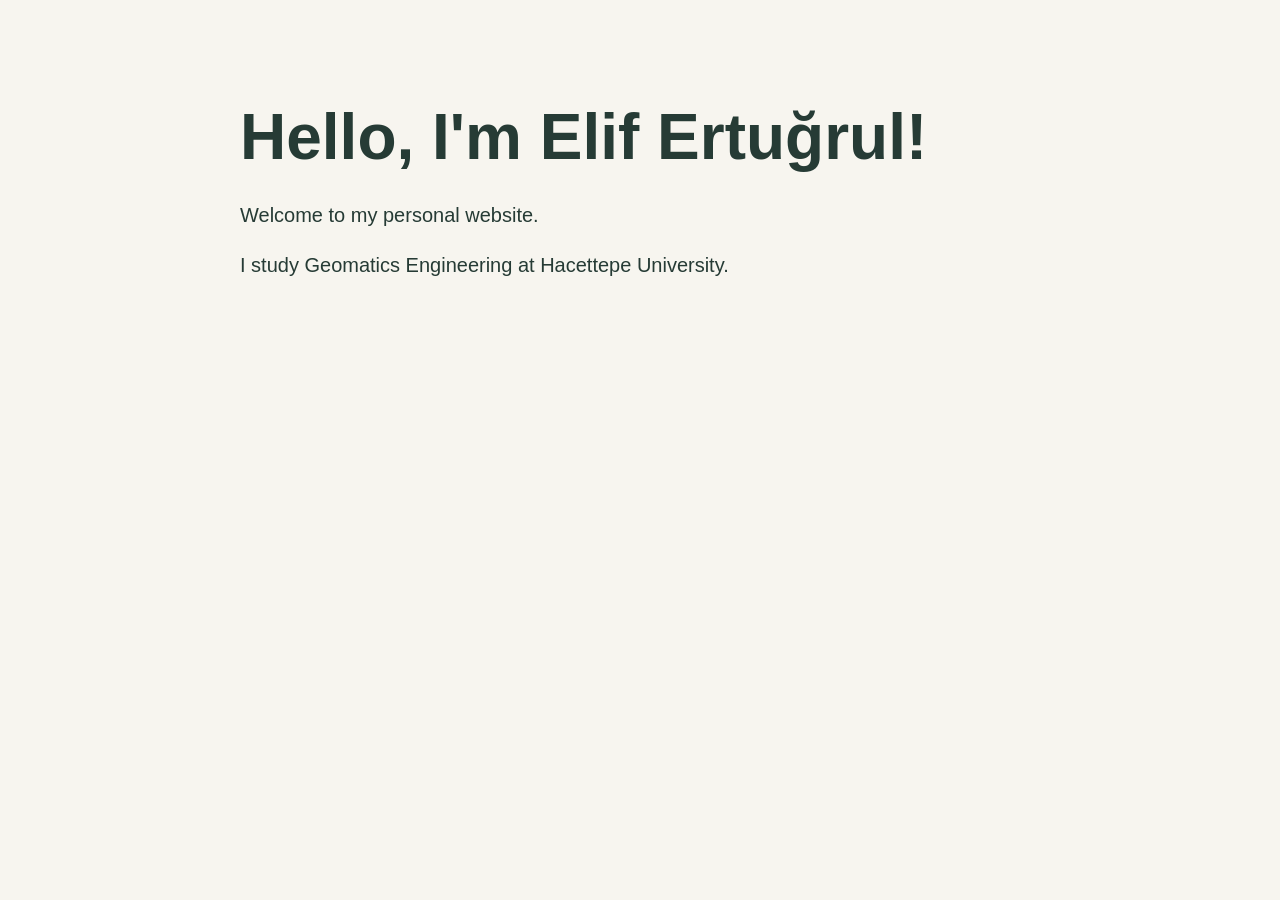
==== index.html @ e0cbfed5 "Initial commit" ====
<!DOCTYPE html>
<html lang="en">
<head>
  <meta charset="UTF-8">
  <meta name="viewport" content="width=device-width, initial-scale=1.0">
  <title>Elif Ertuğrul | Personal Website</title>
  <link rel="stylesheet" href="style.css">
</head>
<body>
  <h1>Hello, I'm Elif Ertuğrul!</h1>
  <p>Welcome to my personal website.</p>
  <p>I study Geomatics Engineering at Hacettepe University.</p>
</body>
</html>
---- style.css ----
* {
  box-sizing: border-box;
}

body {
  margin: 0;
  min-height: 100vh;
  padding: 100px 24px;
  font-family: Arial, sans-serif;
  color: #263b35;
  background: #f7f5ef;
}

h1 {
  max-width: 800px;
  margin: 0 auto 24px;
  font-size: clamp(36px, 6vw, 64px);
  animation: fade-in 1s ease-out;
}

p {
  max-width: 800px;
  margin: 16px auto;
  font-size: 20px;
  line-height: 1.7;
  animation: fade-in 1s ease-out;
}

@keyframes fade-in {
  from {
    opacity: 0;
    transform: translateY(16px);
  }

  to {
    opacity: 1;
    transform: translateY(0);
  }
}

@media (prefers-reduced-motion: reduce) {
  h1,
  p {
    animation: none;
  }
}
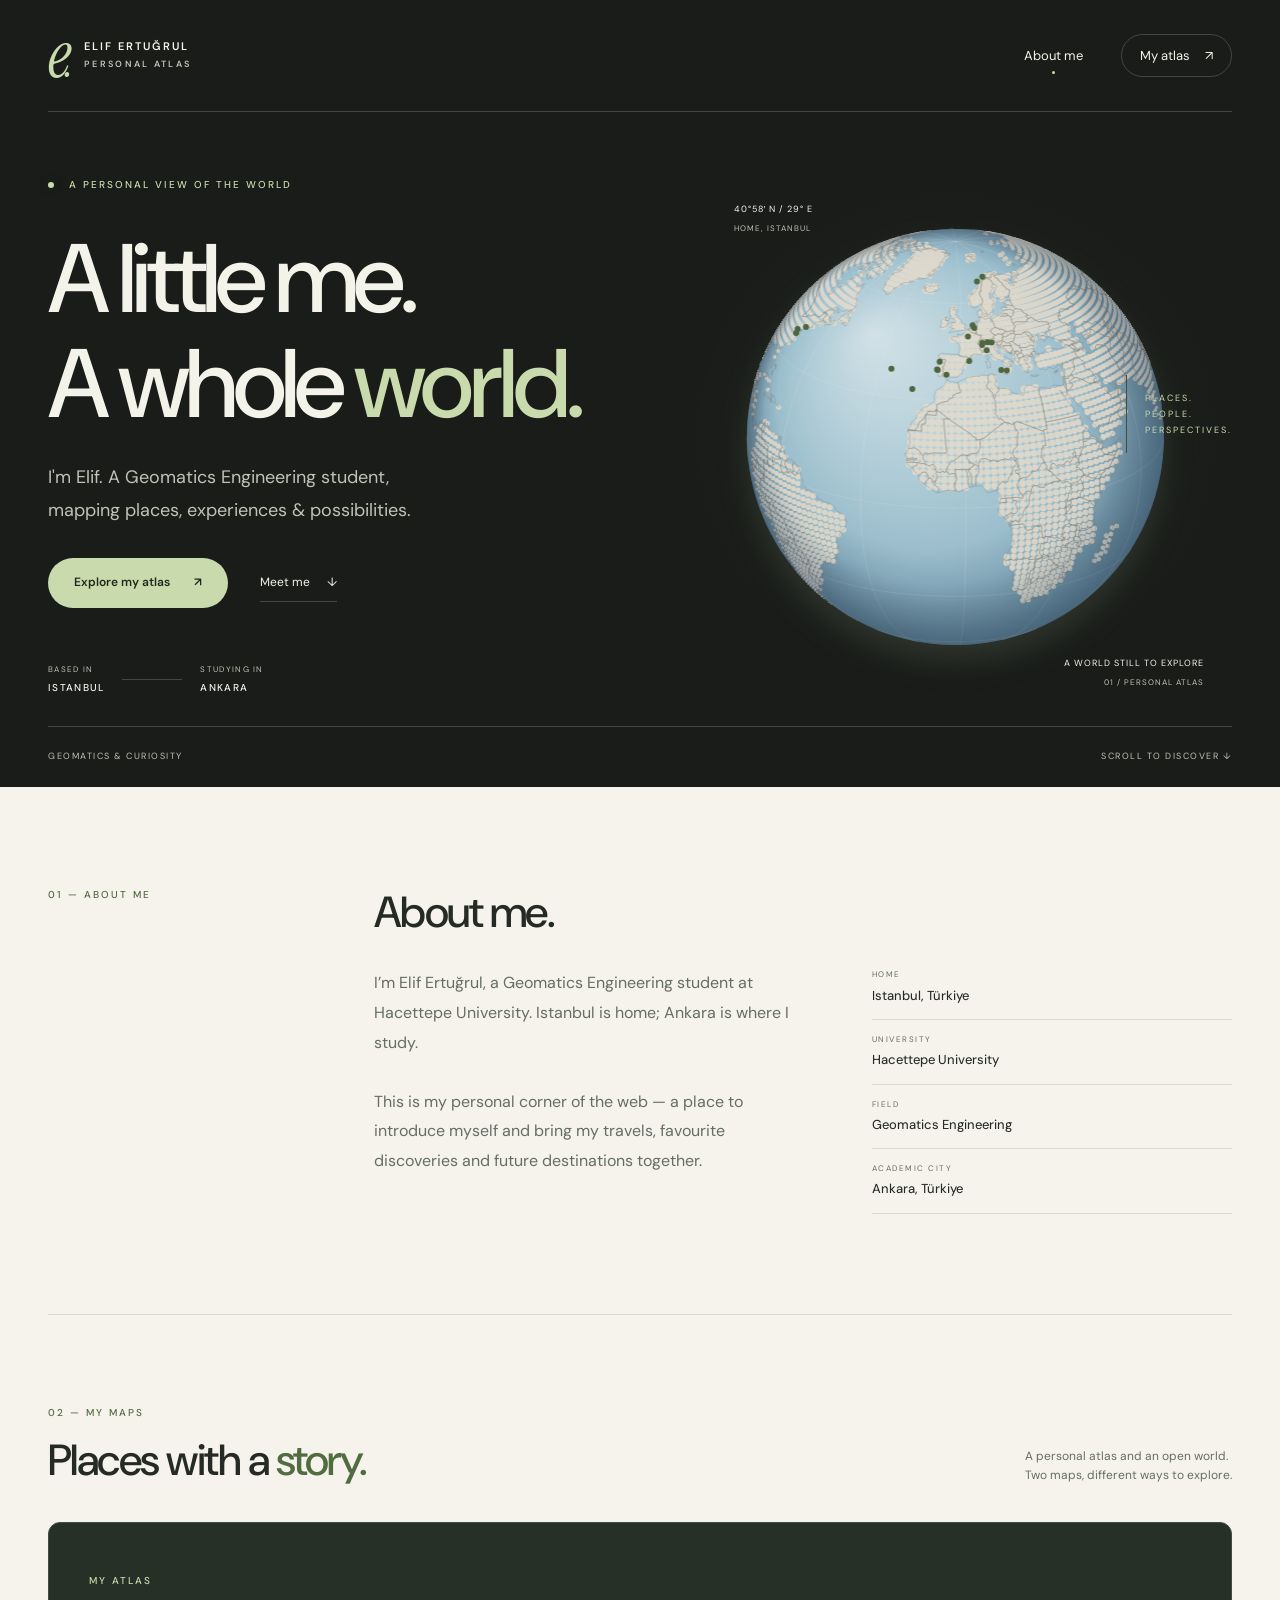
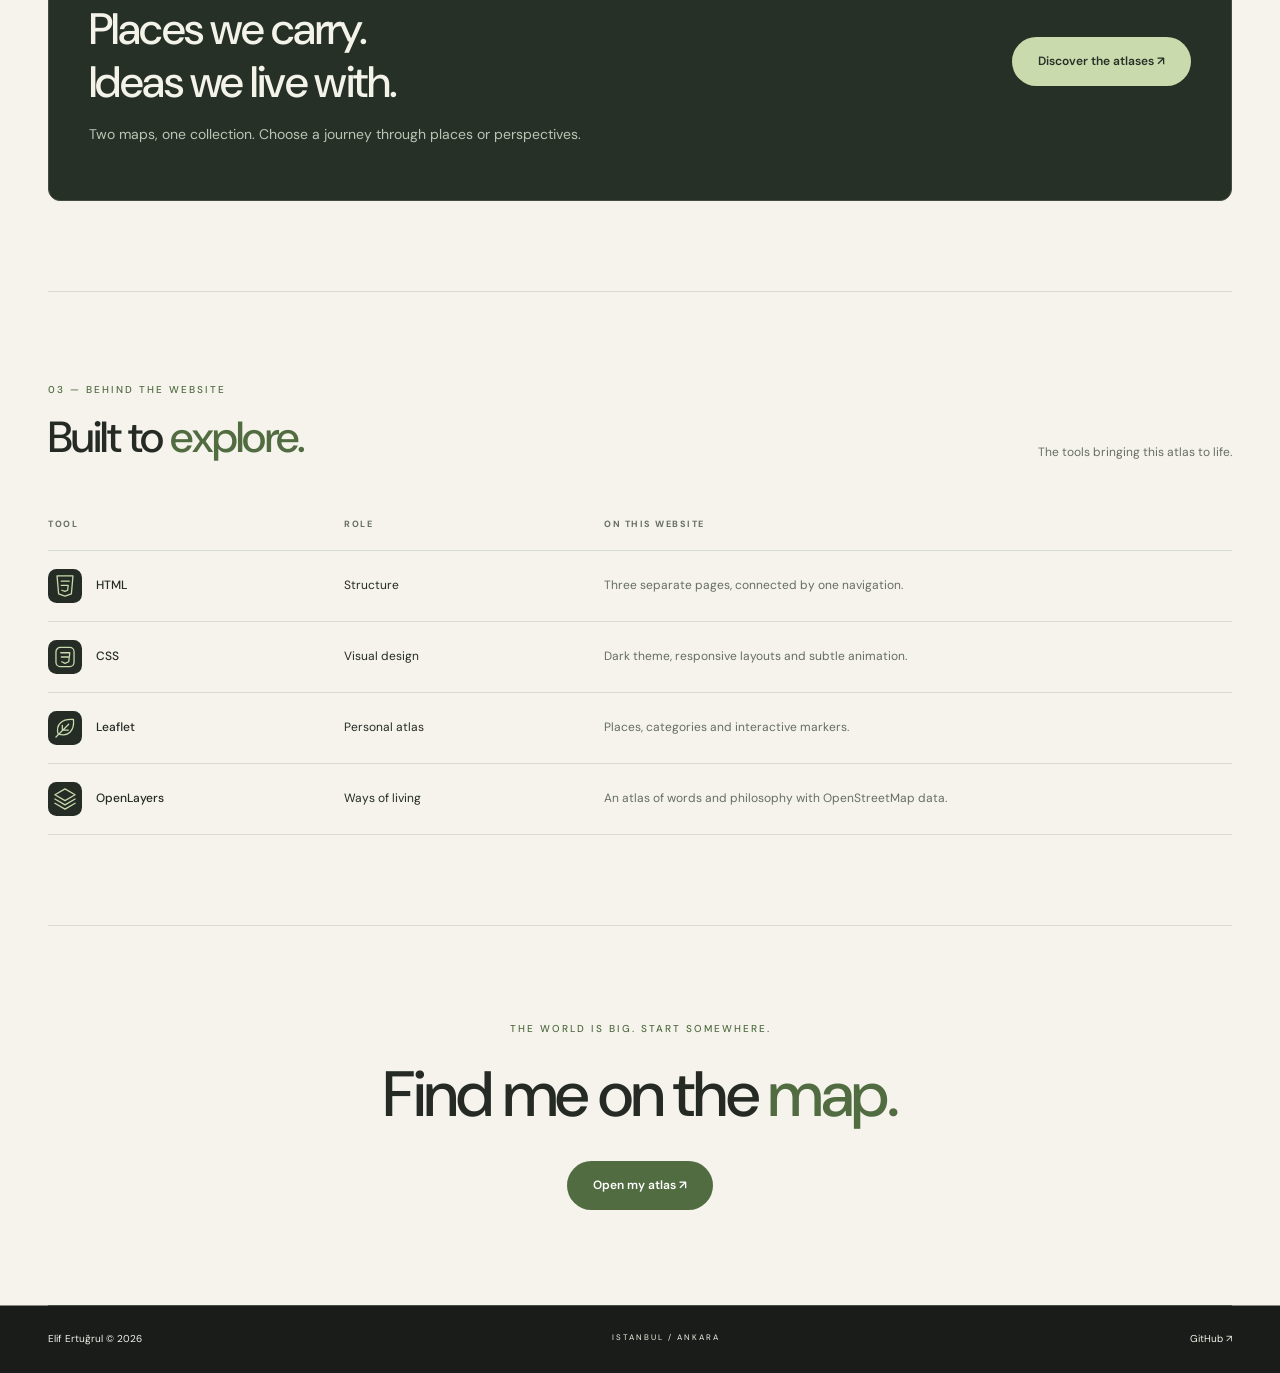
==== commit 7661ccf5: "Add personal atlas, philosophy map and wishlist" ====
--- a/index.html
+++ b/index.html
@@ -1,14 +1,178 @@
 <!DOCTYPE html>
 <html lang="en">
-<head>
-  <meta charset="UTF-8">
-  <meta name="viewport" content="width=device-width, initial-scale=1.0">
-  <title>Elif Ertuğrul | Personal Website</title>
-  <link rel="stylesheet" href="style.css">
-</head>
-<body>
-  <h1>Hello, I'm Elif Ertuğrul!</h1>
-  <p>Welcome to my personal website.</p>
-  <p>I study Geomatics Engineering at Hacettepe University.</p>
-</body>
-</html>+  <head>
+    <meta charset="UTF-8" />
+    <meta name="referrer" content="strict-origin-when-cross-origin" />
+    <meta name="viewport" content="width=device-width,initial-scale=1" />
+    <meta name="theme-color" content="#191c19" />
+    <meta
+      name="description"
+      content="Elif Ertuğrul — Geomatics Engineering student. Based in Istanbul, studying in Ankara. A personal atlas of places and possibilities."
+    />
+    <title>Personal atlas | Elif Ertuğrul</title>
+    <link rel="icon" href="assets/favicon.svg" type="image/svg+xml" />
+    <link rel="stylesheet" href="style.css" />
+  </head>
+  <body>
+    <a class="skip" href="#main">Skip to content</a>
+    <header class="header">
+      <a class="brand" href="index.html" aria-label="Elif Ertuğrul home"
+        ><span class="brand-letter">e<span>.</span></span
+        ><span class="brand-name"
+          >ELIF ERTUĞRUL<br /><small>PERSONAL ATLAS</small></span
+        ></a
+      >
+      <nav aria-label="Main navigation">
+        <a href="index.html" aria-current="page">About me</a
+        ><a href="atlas.html">My atlas <span>↗</span></a>
+      </nav>
+    </header>
+    <main id="main">
+      <section class="hero wrap">
+        <div class="hero-copy">
+          <div class="eyebrow">
+            <span class="live-dot"></span> A PERSONAL VIEW OF THE WORLD
+          </div>
+          <h1>A little me.<br />A whole <span class="serif">world.</span></h1>
+          <p class="hero-description">
+            I'm Elif. A Geomatics Engineering student,<br class="desktop" />
+            mapping places, experiences &amp; possibilities.
+          </p>
+          <div class="hero-actions">
+            <a class="button primary" href="atlas.html"
+              >Explore my atlas <span>↗</span></a
+            ><a class="text-link" href="#about">Meet me <span>↓</span></a>
+          </div>
+          <div class="location-line">
+            <span>BASED IN <b>ISTANBUL</b></span
+            ><span class="line"></span><span>STUDYING IN <b>ANKARA</b></span>
+          </div>
+        </div>
+        <div class="globe-scene" aria-label="Decorative globe illustration">
+          <div class="globe-label label-top">
+            40°58′ N / 29° E<span>HOME, ISTANBUL</span>
+          </div>
+          <canvas
+            id="globe-3d"
+            class="globe"
+            role="img"
+            aria-label="Rotating three-dimensional Earth with country boundaries"
+          ></canvas>
+          <div class="orbit-badge">PLACES.<br />PEOPLE.<br />PERSPECTIVES.</div>
+          <div class="globe-label label-bottom">
+            A WORLD STILL TO EXPLORE <span>01 / PERSONAL ATLAS</span>
+          </div>
+        </div>
+        <div class="hero-bottom">
+          <span>GEOMATICS &amp; CURIOSITY</span><span>SCROLL TO DISCOVER ↓</span>
+        </div>
+      </section>
+      <section class="about wrap" id="about">
+        <div class="section-index">01 — ABOUT ME</div>
+        <div class="about-content">
+          <h2>About me.</h2>
+          <div class="about-grid">
+            <p>
+              I’m Elif Ertuğrul, a Geomatics Engineering student at Hacettepe University.
+              Istanbul is home; Ankara is where I study.<br /><br />This is my personal
+              corner of the web — a place to introduce myself and bring my travels,
+              favourite discoveries and future destinations together.
+            </p>
+            <div class="identity">
+              <div><span>HOME</span><b>Istanbul, Türkiye</b></div>
+              <div><span>UNIVERSITY</span><b>Hacettepe University</b></div>
+              <div><span>FIELD</span><b>Geomatics Engineering</b></div>
+              <div><span>ACADEMIC CITY</span><b>Ankara, Türkiye</b></div>
+            </div>
+          </div>
+        </div>
+      </section>
+      <section class="explore wrap">
+        <div class="section-heading">
+          <div>
+            <div class="section-index">02 — MY MAPS</div>
+            <h2>Places with a <span class="serif">story.</span></h2>
+          </div>
+          <p>
+            A personal atlas and an open world.<br />Two maps, different ways to explore.
+          </p>
+        </div>
+        <a class="atlas-portal" href="atlas.html"
+          ><div>
+            <p class="eyebrow">MY ATLAS</p>
+            <h3>Places we carry.<br />Ideas we live with.</h3>
+            <p>
+              Two maps, one collection. Choose a journey through places or perspectives.
+            </p>
+          </div>
+          <span class="button primary">Discover the atlases ↗</span></a
+        >
+      </section>
+      <section class="tools wrap">
+        <div class="section-index">03 — BEHIND THE WEBSITE</div>
+        <div class="section-heading">
+          <h2>Built to <span class="serif">explore.</span></h2>
+          <p>The tools bringing this atlas to life.</p>
+        </div>
+        <div class="table-scroll">
+          <table>
+            <caption class="sr-only">
+              Technologies used to build this website
+            </caption>
+            <thead>
+              <tr>
+                <th>TOOL</th>
+                <th>ROLE</th>
+                <th>ON THIS WEBSITE</th>
+              </tr>
+            </thead>
+            <tbody>
+              <tr>
+                <th scope="row"><img src="assets/html.svg" alt="HTML symbol" />HTML</th>
+                <td>Structure</td>
+                <td>Three separate pages, connected by one navigation.</td>
+              </tr>
+              <tr>
+                <th scope="row"><img src="assets/css.svg" alt="CSS symbol" />CSS</th>
+                <td>Visual design</td>
+                <td>Dark theme, responsive layouts and subtle animation.</td>
+              </tr>
+              <tr>
+                <th scope="row">
+                  <img src="assets/leaflet.svg" alt="Leaf symbol" />Leaflet
+                </th>
+                <td>Personal atlas</td>
+                <td>Places, categories and interactive markers.</td>
+              </tr>
+              <tr>
+                <th scope="row">
+                  <img src="assets/openlayers.svg" alt="Layer symbol" />OpenLayers
+                </th>
+                <td>Ways of living</td>
+                <td>An atlas of words and philosophy with OpenStreetMap data.</td>
+              </tr>
+            </tbody>
+          </table>
+        </div>
+      </section>
+      <section class="closing wrap">
+        <div class="eyebrow">THE WORLD IS BIG. START SOMEWHERE.</div>
+        <h2>Find me on the <span class="serif">map.</span></h2>
+        <a class="button primary" href="atlas.html">Open my atlas ↗</a>
+      </section>
+    </main>
+    <footer class="footer">
+      <span>Elif Ertuğrul © 2026</span><span>ISTANBUL / ANKARA</span
+      ><a
+        href="https://github.com/elifertugrul777"
+        target="_blank"
+        rel="noopener noreferrer"
+        >GitHub ↗</a
+      >
+    </footer>
+    <script src="js/site.js"></script>
+    <script src="js/world-data.js"></script>
+    <script src="js/places.js"></script>
+    <script src="js/globe.js"></script>
+  </body>
+</html>
--- a/style.css
+++ b/style.css
@@ -1,46 +1,1850 @@
+@font-face {
+  font-family: "DM Sans";
+  src: url("assets/fonts/dm-sans.ttf") format("truetype");
+  font-weight: 100 1000;
+  font-style: normal;
+  font-display: swap;
+}
+@font-face {
+  font-family: "Instrument Serif";
+  src: url("assets/fonts/instrument-serif.ttf") format("truetype");
+  font-weight: 400;
+  font-style: italic;
+  font-display: swap;
+}
+:root {
+  --bg: #f5f3ec;
+  --panel: #ffffff;
+  --line: #d8dbd1;
+  --text: #252a25;
+  --muted: #666e63;
+  --accent: #526c42;
+  --gold: #b27536;
+  --serif: "Instrument Serif", Georgia, serif;
+  --sans: "DM Sans", Arial, sans-serif;
+}
 * {
   box-sizing: border-box;
 }
-
+html {
+  scroll-behavior: smooth;
+}
 body {
   margin: 0;
-  min-height: 100vh;
-  padding: 100px 24px;
-  font-family: Arial, sans-serif;
-  color: #263b35;
-  background: #f7f5ef;
-}
-
-h1 {
-  max-width: 800px;
-  margin: 0 auto 24px;
-  font-size: clamp(36px, 6vw, 64px);
-  animation: fade-in 1s ease-out;
-}
-
-p {
-  max-width: 800px;
-  margin: 16px auto;
-  font-size: 20px;
-  line-height: 1.7;
-  animation: fade-in 1s ease-out;
-}
-
-@keyframes fade-in {
+  background: var(--bg);
+  color: var(--text);
+  font-family: var(--sans);
+  line-height: 1.65;
+  -webkit-font-smoothing: antialiased;
+}
+a {
+  color: inherit;
+  text-decoration: none;
+}
+button,
+input,
+select,
+textarea {
+  font: inherit;
+}
+button,
+a,
+input,
+select,
+textarea {
+  -webkit-tap-highlight-color: transparent;
+}
+button {
+  cursor: pointer;
+}
+button:disabled {
+  cursor: default;
+}
+a:focus-visible,
+button:focus-visible,
+input:focus-visible,
+select:focus-visible,
+textarea:focus-visible {
+  outline: 2px solid var(--accent);
+  outline-offset: 5px;
+}
+::selection {
+  background: var(--accent);
+  color: var(--bg);
+}
+.wrap {
+  width: min(1240px, calc(100% - 96px));
+  margin: auto;
+}
+.header {
+  width: min(1340px, calc(100% - 96px));
+  margin: auto;
+  display: flex;
+  align-items: center;
+  justify-content: space-between;
+  gap: 30px;
+  height: 112px;
+  border-bottom: 1px solid var(--line);
+}
+.brand {
+  display: flex;
+  align-items: center;
+  gap: 17px;
+}
+.brand-letter {
+  font: italic 66px/0.8 var(--serif);
+  color: var(--accent);
+  letter-spacing: -7px;
+}
+.brand-letter > span {
+  font-size: 44px;
+}
+.brand-name {
+  font-size: 11px;
+  line-height: 1.6;
+  letter-spacing: 2px;
+  font-weight: 600;
+}
+.brand-name small {
+  font-size: 9px;
+  color: var(--muted);
+  letter-spacing: 2.3px;
+}
+.header nav {
+  display: flex;
+  gap: 38px;
+  align-items: center;
+  font-size: 13px;
+}
+.header nav a {
+  color: var(--muted);
+  transition: color 0.2s;
+}
+.header nav a:hover,
+.header nav a[aria-current] {
+  color: var(--text);
+}
+.header nav a[aria-current]::after {
+  content: "";
+  display: block;
+  height: 3px;
+  width: 3px;
+  border-radius: 100%;
+  background: var(--accent);
+  margin: 5px auto -8px;
+}
+.header nav a:last-child {
+  padding: 10px 18px;
+  border: 1px solid var(--line);
+  border-radius: 30px;
+  color: var(--text);
+}
+.header nav a span {
+  margin-left: 12px;
+}
+.hero {
+  position: relative;
+  min-height: 720px;
+  display: grid;
+  grid-template-columns: 1.12fr 1fr;
+  align-items: center;
+  padding: 65px 0 90px;
+  gap: 10px;
+}
+.eyebrow,
+.section-index {
+  font-size: 10px;
+  letter-spacing: 2px;
+  line-height: 1.6;
+  font-weight: 500;
+  color: var(--accent);
+}
+.live-dot {
+  width: 6px;
+  height: 6px;
+  background: var(--accent);
+  border-radius: 50%;
+  display: inline-block;
+  margin-right: 10px;
+  box-shadow: 0 0 12px #526c4235;
+}
+.hero h1 {
+  font-size: clamp(65px, 7.6vw, 105px);
+  line-height: 0.99;
+  letter-spacing: -6px;
+  font-weight: 450;
+  margin: 33px 0 25px;
+}
+.serif {
+  font-family: var(--serif);
+  font-style: italic;
+  font-weight: 400;
+  letter-spacing: -0.025em;
+  color: var(--accent);
+}
+.hero-description {
+  font-size: 16px;
+  line-height: 1.9;
+  color: var(--muted);
+  max-width: 430px;
+}
+.hero-actions {
+  display: flex;
+  align-items: center;
+  gap: 32px;
+  margin-top: 32px;
+}
+.button {
+  display: inline-flex;
+  align-items: center;
+  justify-content: center;
+  gap: 24px;
+  border-radius: 40px;
+  padding: 14px 25px;
+  font-size: 12px;
+  font-weight: 600;
+  border: 1px solid transparent;
+  transition:
+    transform 0.2s,
+    background 0.2s;
+  white-space: nowrap;
+}
+.button:hover {
+  transform: translateY(-2px);
+}
+.primary {
+  background: var(--accent);
+  color: #ffffff;
+}
+.primary:hover {
+  background: #637e51;
+}
+.outline {
+  border-color: var(--line);
+  color: var(--text);
+  background: transparent;
+}
+.text-link {
+  font-size: 12px;
+  border-bottom: 1px solid var(--line);
+  padding: 8px 0;
+}
+.text-link span {
+  margin-left: 14px;
+}
+.location-line {
+  display: flex;
+  gap: 18px;
+  align-items: center;
+  margin-top: 55px;
+  font-size: 8px;
+  letter-spacing: 1.3px;
+  color: var(--muted);
+}
+.location-line b {
+  display: block;
+  font-weight: 500;
+  color: var(--text);
+  font-size: 10px;
+  margin-top: 4px;
+}
+.line {
+  height: 1px;
+  width: 60px;
+  background: var(--line);
+}
+.globe-scene {
+  position: relative;
+  height: 520px;
+  display: flex;
+  align-items: center;
+  justify-content: center;
+}
+.globe {
+  width: 110%;
+  max-width: 620px;
+  animation: float 9s ease-in-out infinite;
+  opacity: 0.92;
+}
+.globe-label {
+  position: absolute;
+  font-size: 9px;
+  letter-spacing: 1px;
+  z-index: 1;
+  color: var(--text);
+}
+.globe-label span {
+  display: block;
+  color: var(--muted);
+  font-size: 8px;
+  margin-top: 5px;
+}
+.label-top {
+  left: 10%;
+  top: 25px;
+}
+.label-bottom {
+  right: 5%;
+  bottom: 8px;
+  text-align: right;
+}
+.orbit-badge {
+  position: absolute;
+  right: 0;
+  top: 38%;
+  font-size: 9px;
+  line-height: 1.8;
+  letter-spacing: 2px;
+  color: var(--accent);
+  padding: 15px 0 15px 18px;
+  border-left: 1px solid var(--line);
+}
+.hero-bottom {
+  position: absolute;
+  bottom: 23px;
+  left: 0;
+  right: 0;
+  display: flex;
+  justify-content: space-between;
+  font-size: 9px;
+  letter-spacing: 1.5px;
+  color: var(--muted);
+  border-top: 1px solid var(--line);
+  padding-top: 22px;
+}
+.hero-copy {
+  animation: enter 0.9s ease-out;
+}
+.about {
+  padding: 100px 0;
+  display: grid;
+  grid-template-columns: 1fr 3fr;
+  gap: 40px;
+  border-bottom: 1px solid var(--line);
+}
+h2 {
+  font-size: clamp(30px, 3.4vw, 46px);
+  font-weight: 450;
+  line-height: 1.18;
+  letter-spacing: -1.5px;
+  margin: 0 0 30px;
+}
+.muted {
+  color: var(--muted);
+}
+.about-grid {
+  display: grid;
+  grid-template-columns: 1.2fr 1fr;
+  gap: 65px;
+}
+.about-grid > p {
+  font-size: 14px;
+  color: var(--muted);
+  margin: 0;
+}
+.identity > div {
+  display: flex;
+  flex-direction: column;
+  padding: 13px 0;
+  border-bottom: 1px solid var(--line);
+}
+.identity > div:first-child {
+  padding-top: 0;
+}
+.identity span {
+  font-size: 8px;
+  color: var(--muted);
+  letter-spacing: 1.5px;
+}
+.identity b {
+  font-size: 13px;
+  font-weight: 450;
+  margin-top: 3px;
+}
+.explore,
+.tools {
+  padding: 90px 0;
+  border-bottom: 1px solid var(--line);
+}
+.section-heading {
+  display: flex;
+  justify-content: space-between;
+  align-items: end;
+  gap: 30px;
+  margin-bottom: 36px;
+}
+.section-heading h2 {
+  margin: 14px 0 0;
+}
+.section-heading > p {
+  font-size: 12px;
+  color: var(--muted);
+  margin-bottom: 0;
+}
+.map-cards {
+  display: grid;
+  grid-template-columns: 1.1fr 1fr;
+  gap: 24px;
+}
+.atlas-card {
+  position: relative;
+  min-height: 340px;
+  padding: 28px;
+  overflow: hidden;
+  border: 1px solid #3e4939;
+  border-radius: 12px;
+  background: #263027;
+  transition:
+    transform 0.25s,
+    border-color 0.25s;
+}
+.atlas-card:hover {
+  transform: translateY(-5px);
+  border-color: var(--accent);
+}
+.secondary-card {
+  background: #202521;
+  border-color: var(--line);
+}
+.card-top {
+  display: flex;
+  justify-content: space-between;
+  position: relative;
+  font-size: 10px;
+  letter-spacing: 1.4px;
+  z-index: 1;
+}
+.card-top > span:last-child {
+  font-size: 24px;
+  line-height: 1;
+}
+.card-bottom {
+  position: absolute;
+  bottom: 27px;
+  left: 28px;
+  z-index: 1;
+}
+.pill {
+  font-size: 8px;
+  letter-spacing: 1px;
+  color: var(--accent);
+  margin-bottom: 13px;
+}
+.card-bottom h3 {
+  font-size: 28px;
+  font-weight: 450;
+  letter-spacing: -1px;
+  margin: 0;
+}
+.card-bottom p {
+  font-size: 12px;
+  color: var(--muted);
+  margin: 5px 0 0;
+}
+.card-grid {
+  position: absolute;
+  inset: 0;
+  opacity: 0.5;
+  background-image:
+    linear-gradient(#8da27a12 1px, transparent 1px),
+    linear-gradient(90deg, #8da27a12 1px, transparent 1px);
+  background-size: 35px 35px;
+  transform: rotate(-14deg) scale(1.4);
+  mask-image: linear-gradient(black, transparent);
+}
+.pin {
+  position: absolute;
+  width: 10px;
+  height: 10px;
+  background: var(--accent);
+  border-radius: 50%;
+  box-shadow: 0 0 0 8px #526c4212;
+}
+.p1 {
+  top: 32%;
+  left: 38%;
+}
+.p2 {
+  top: 20%;
+  left: 65%;
+  background: var(--gold);
+}
+.p3 {
+  top: 43%;
+  left: 76%;
+}
+.route {
+  position: absolute;
+  left: 40%;
+  top: 25%;
+  width: 30%;
+  height: 20%;
+  border-top: 1px dashed var(--accent);
+  transform: rotate(-16deg);
+}
+.card-globe {
+  position: absolute;
+  width: 260px;
+  height: 260px;
+  right: -20px;
+  top: 20px;
+  border: 1px solid #b8c7ab23;
+  border-radius: 50%;
+  background: repeating-linear-gradient(0deg, transparent 0 28px, #b8c7ab12 29px 30px);
+  transform: rotate(-25deg);
+  opacity: 0.7;
+}
+.card-globe::after {
+  content: "";
+  position: absolute;
+  inset: 0 65px;
+  border: 1px solid #b8c7ab23;
+  border-radius: 50%;
+}
+.table-scroll {
+  overflow-x: auto;
+}
+table {
+  width: 100%;
+  border-collapse: collapse;
+  text-align: left;
+  font-size: 12px;
+}
+thead {
+  font-size: 9px;
+  letter-spacing: 1.5px;
+  color: var(--muted);
+}
+th,
+td {
+  padding: 18px 0;
+  border-bottom: 1px solid var(--line);
+}
+tbody th {
+  font-weight: 500;
+  width: 25%;
+  white-space: nowrap;
+}
+tbody th img {
+  width: 34px;
+  height: 34px;
+  vertical-align: middle;
+  margin-right: 14px;
+}
+td {
+  color: var(--muted);
+}
+td:nth-child(2) {
+  width: 22%;
+  color: var(--text);
+}
+.closing {
+  text-align: center;
+  padding: 95px 0;
+}
+.closing h2 {
+  font-size: clamp(38px, 5vw, 64px);
+  margin: 20px 0 28px;
+}
+.footer {
+  width: min(1340px, calc(100% - 96px));
+  margin: auto;
+  border-top: 1px solid var(--line);
+  padding: 25px 0;
+  display: flex;
+  justify-content: space-between;
+  gap: 20px;
+  font-size: 10px;
+  color: var(--muted);
+}
+.footer > span:nth-child(2) {
+  letter-spacing: 2px;
+  font-size: 8px;
+}
+.footer a:hover {
+  color: var(--accent);
+}
+.map-main {
+  padding: 60px 0 55px;
+}
+.map-page-heading {
+  display: flex;
+  align-items: center;
+  justify-content: space-between;
+  gap: 24px;
+  margin-bottom: 35px;
+}
+.map-page-heading h1 {
+  font-size: clamp(36px, 4.6vw, 62px);
+  line-height: 1.1;
+  font-weight: 450;
+  letter-spacing: -2px;
+  margin: 18px 0 14px;
+}
+.map-page-heading p {
+  font-size: 13px;
+  color: var(--muted);
+  margin: 0;
+}
+.atlas-toolbar {
+  display: flex;
+  justify-content: space-between;
+  gap: 20px;
+  align-items: center;
+  padding: 0 0 20px;
+}
+.filters {
+  display: flex;
+  gap: 8px;
+  flex-wrap: wrap;
+}
+.filter {
+  background: transparent;
+  color: var(--muted);
+  border: 1px solid var(--line);
+  border-radius: 30px;
+  padding: 9px 15px;
+  font-size: 11px;
+}
+.filter.active {
+  background: var(--accent);
+  border-color: var(--accent);
+  color: #ffffff;
+}
+.filter .dot {
+  margin-right: 5px;
+}
+.dot {
+  width: 6px;
+  height: 6px;
+  border-radius: 50%;
+  display: inline-block;
+  vertical-align: middle;
+}
+.green {
+  background: var(--accent);
+}
+.gold {
+  background: var(--gold);
+}
+.filter.active .green {
+  background: #ffffff;
+}
+.text-button {
+  font-size: 11px;
+  color: var(--muted);
+  background: transparent;
+  border: 0;
+  border-bottom: 1px solid var(--line);
+  padding: 5px 0;
+}
+.text-button:hover {
+  color: var(--accent);
+}
+.atlas-layout {
+  display: grid;
+  grid-template-columns: 300px 1fr;
+  border: 1px solid var(--line);
+  border-radius: 12px;
+  overflow: hidden;
+  height: 570px;
+}
+.places-panel {
+  background: var(--panel);
+  padding: 22px 20px;
+  display: flex;
+  flex-direction: column;
+  min-height: 0;
+  border-right: 1px solid var(--line);
+}
+.panel-title {
+  display: flex;
+  justify-content: space-between;
+  align-items: center;
+}
+.panel-title h2 {
+  font-size: 17px;
+  letter-spacing: -0.3px;
+  margin: 0;
+}
+.panel-title > span {
+  font-size: 11px;
+  color: var(--accent);
+  border: 1px solid var(--line);
+  border-radius: 20px;
+  padding: 2px 10px;
+}
+.search {
+  margin: 20px 0 10px;
+  width: 100%;
+  font-size: 11px;
+  padding: 11px 12px;
+  background: #f7f7f0;
+  color: var(--text);
+  border: 1px solid var(--line);
+  border-radius: 6px;
+}
+.place-list {
+  overflow-y: auto;
+  flex: 1;
+  padding-right: 2px;
+}
+.place-row {
+  position: relative;
+  border-bottom: 1px solid var(--line);
+}
+.place-item {
+  padding: 18px 18px 18px 0;
+  width: 100%;
+  border: 0;
+  display: flex;
+  flex-direction: column;
+  align-items: flex-start;
+  background: transparent;
+  color: var(--text);
+  text-align: left;
+}
+.place-item:hover strong {
+  color: var(--accent);
+}
+.place-type {
+  font-size: 8px;
+  color: var(--muted);
+  letter-spacing: 1px;
+}
+.place-item strong {
+  font-size: 15px;
+  font-weight: 450;
+  margin: 4px 0;
+}
+.place-region {
+  font-size: 10px;
+  color: var(--muted);
+}
+.place-item .dot {
+  position: absolute;
+  right: 5px;
+  top: 28px;
+}
+.delete-place {
+  position: absolute;
+  right: 0;
+  bottom: 15px;
+  color: var(--muted);
+  background: none;
+  border: 0;
+  font-size: 18px;
+  padding: 0 4px;
+}
+.empty-state {
+  padding: 42px 8px;
+  text-align: center;
+}
+.empty-state > span {
+  font-size: 44px;
+  color: var(--accent);
+}
+.empty-state h3 {
+  font-size: 17px;
+  font-weight: 450;
+  line-height: 1.3;
+}
+.empty-state p {
+  font-size: 12px;
+  color: var(--muted);
+}
+.panel-foot {
+  display: flex;
+  justify-content: space-between;
+  border-top: 1px solid var(--line);
+  padding-top: 15px;
+  font-size: 10px;
+  color: var(--muted);
+}
+.map-shell {
+  position: relative;
+  isolation: isolate;
+  background: #aad3df;
+  min-width: 0;
+}
+.map-canvas {
+  width: 100%;
+  height: 100%;
+}
+.map-status {
+  position: absolute;
+  left: 18px;
+  top: 18px;
+  z-index: 500;
+  background: #fffffff0;
+  border: 1px solid #d8dbd1;
+  padding: 8px 13px;
+  font-size: 10px;
+  border-radius: 5px;
+  color: var(--text);
+  pointer-events: none;
+}
+.map-reset {
+  position: absolute;
+  left: 18px;
+  bottom: 32px;
+  z-index: 500;
+  background: #fffffff0;
+  color: var(--text);
+  border: 1px solid #d8dbd1;
+  padding: 9px 13px;
+  border-radius: 5px;
+  font-size: 10px;
+}
+.map-footnote {
+  display: flex;
+  justify-content: space-between;
+  gap: 20px;
+  padding: 15px 0;
+  font-size: 10px;
+  color: var(--muted);
+}
+.map-footnote .dot {
+  margin: 0 5px 0 10px;
+}
+.map-footnote .dot:first-child {
+  margin-left: 0;
+}
+.data-actions {
+  display: flex;
+  justify-content: space-between;
+  align-items: center;
+  gap: 15px;
+  border-top: 1px solid var(--line);
+  padding-top: 15px;
+  font-size: 11px;
+  color: var(--muted);
+}
+.data-actions > div {
+  display: flex;
+  gap: 20px;
+}
+.import-label {
+  cursor: pointer;
+}
+.notice {
+  padding: 12px 16px;
+  margin-bottom: 18px;
+  border: 1px solid #826d49;
+  background: #faf0e2;
+  color: var(--gold);
+  border-radius: 6px;
+  font-size: 10px;
+  letter-spacing: 0.3px;
+}
+.map-error {
+  position: absolute;
+  left: 10%;
+  right: 10%;
+  top: 42%;
+  z-index: 600;
+  padding: 24px;
+  background: #fffffff0;
+  border: 1px solid var(--line);
+  border-radius: 8px;
+  font-size: 13px;
+  text-align: center;
+}
+.world-toolbar {
+  display: flex;
+  justify-content: space-between;
+  gap: 15px;
+  color: var(--muted);
+  font-size: 10px;
+  letter-spacing: 0.6px;
+  margin-bottom: 15px;
+}
+.full-world {
+  height: 610px;
+  border: 1px solid var(--line);
+  border-radius: 12px;
+  overflow: hidden;
+}
+.world-caption {
+  display: flex;
+  justify-content: space-between;
+  gap: 25px;
+  padding-top: 22px;
+  color: var(--muted);
+  font-size: 10px;
+}
+.world-caption > span {
+  letter-spacing: 1.5px;
+}
+.world-caption p {
+  margin: 0;
+  text-align: right;
+}
+.leaflet-container {
+  background: #aad3df;
+  font-family: var(--sans);
+}
+.leaflet-tile-pane {
+  filter: none;
+}
+.osm-base canvas {
+  filter: none;
+}
+.leaflet-control-attribution {
+  background: #fffffff0 !important;
+  color: #586052 !important;
+  font-size: 9px !important;
+  padding: 3px 6px !important;
+}
+.leaflet-control-attribution a {
+  color: #526c42 !important;
+}
+.leaflet-bar {
+  border: 1px solid #d8dbd1 !important;
+  box-shadow: none !important;
+}
+.leaflet-bar a {
+  background: #ffffff !important;
+  color: var(--text) !important;
+  border-bottom-color: #d8dbd1 !important;
+}
+.leaflet-popup-content-wrapper,
+.leaflet-popup-tip {
+  background: #ffffff;
+  color: var(--text);
+}
+.place-popup small {
+  text-transform: uppercase;
+  font-size: 9px;
+  letter-spacing: 1px;
+  color: var(--accent);
+}
+.place-popup h3 {
+  font-size: 19px;
+  font-weight: 500;
+  margin: 8px 0;
+}
+.place-popup p {
+  font-size: 12px;
+  line-height: 1.6;
+  margin: 8px 0;
+  color: #62695f;
+}
+.ol-control {
+  background: transparent !important;
+}
+.ol-control button {
+  background: #fffffff2 !important;
+  color: var(--text) !important;
+  border: 1px solid #d8dbd1 !important;
+  width: 30px !important;
+  height: 30px !important;
+}
+.ol-attribution {
+  background: #fffffff0 !important;
+  color: #586052 !important;
+  font-size: 9px !important;
+  max-width: calc(100% - 60px);
+}
+.ol-attribution a {
+  color: #526c42 !important;
+}
+.ol-attribution ul {
+  font-size: 9px !important;
+  text-shadow: none !important;
+}
+.ol-zoom {
+  top: 18px !important;
+  left: 18px !important;
+}
+dialog {
+  background: #ffffff;
+  color: var(--text);
+  border: 1px solid #d8dbd1;
+  border-radius: 14px;
+  width: min(520px, calc(100% - 32px));
+  padding: 28px;
+  max-height: 90vh;
+  overflow: auto;
+}
+dialog::backdrop {
+  background: #080b08b8;
+  backdrop-filter: blur(5px);
+}
+.dialog-top {
+  display: flex;
+  justify-content: space-between;
+  gap: 20px;
+}
+.dialog-top h2 {
+  font-size: 32px;
+  margin: 10px 0 20px;
+}
+.close-dialog {
+  align-self: start;
+  color: var(--muted);
+  background: none;
+  border: 0;
+  font-size: 26px;
+  line-height: 1;
+}
+.form-row {
+  display: grid;
+  grid-template-columns: 1fr 1fr;
+  gap: 16px;
+}
+form label {
+  display: block;
+  font-size: 11px;
+  color: var(--muted);
+  margin-bottom: 15px;
+}
+form input,
+form select,
+form textarea {
+  display: block;
+  width: 100%;
+  margin-top: 6px;
+  background: #f7f7f0;
+  border: 1px solid var(--line);
+  border-radius: 6px;
+  color: var(--text);
+  padding: 10px 12px;
+  font-size: 12px;
+  color-scheme: light;
+}
+form textarea {
+  resize: vertical;
+}
+.small-note,
+.form-message {
+  font-size: 11px;
+  color: var(--muted);
+}
+.form-message:empty {
+  display: none;
+}
+.small-note {
+  margin-top: -4px;
+  margin-bottom: 20px;
+}
+.sr-only {
+  position: absolute;
+  width: 1px;
+  height: 1px;
+  padding: 0;
+  margin: -1px;
+  overflow: hidden;
+  clip: rect(0, 0, 0, 0);
+  white-space: nowrap;
+  border: 0;
+}
+.skip {
+  position: fixed;
+  left: 20px;
+  top: -80px;
+  z-index: 9999;
+  background: var(--accent);
+  color: var(--bg);
+  padding: 10px 20px;
+}
+.skip:focus {
+  top: 20px;
+}
+[hidden] {
+  display: none !important;
+}
+@keyframes float {
+  0%,
+  100% {
+    transform: translateY(0) rotate(-2deg);
+  }
+  50% {
+    transform: translateY(-12px) rotate(1deg);
+  }
+}
+@keyframes enter {
   from {
     opacity: 0;
-    transform: translateY(16px);
-  }
-
+    transform: translateY(15px);
+  }
   to {
     opacity: 1;
     transform: translateY(0);
   }
 }
+@media (min-width: 1600px) {
+  .hero {
+    min-height: 780px;
+  }
+}
+@media (max-width: 1000px) {
+  .wrap,
+  .header,
+  .footer {
+    width: calc(100% - 56px);
+  }
+  .hero {
+    min-height: 650px;
+    grid-template-columns: 1.1fr 1fr;
+  }
+  .hero h1 {
+    letter-spacing: -4px;
+    font-size: 75px;
+  }
+  .globe-scene {
+    height: 430px;
+  }
+  .orbit-badge {
+    display: none;
+  }
+  .about {
+    grid-template-columns: 1fr 3fr;
+    gap: 25px;
+  }
+  .about-grid {
+    gap: 30px;
+  }
+  .atlas-layout {
+    grid-template-columns: 260px 1fr;
+  }
+  .atlas-toolbar {
+    align-items: flex-start;
+  }
+  .filters {
+    gap: 5px;
+  }
+  .filter {
+    padding: 8px 10px;
+  }
+  .map-page-heading h1 {
+    font-size: 48px;
+  }
+  .card-bottom h3 {
+    font-size: 23px;
+  }
+}
+@media (max-width: 700px) {
+  .wrap,
+  .header,
+  .footer {
+    width: calc(100% - 36px);
+  }
+  .header {
+    height: auto;
+    padding: 22px 0;
+    gap: 20px;
+    align-items: center;
+  }
+  .brand-name {
+    display: none;
+  }
+  .brand-letter {
+    font-size: 53px;
+  }
+  .header nav {
+    gap: 18px;
+    font-size: 11px;
+  }
+  .header nav a:last-child {
+    padding: 7px 10px;
+  }
+  .header nav a span {
+    margin-left: 3px;
+  }
+  .hero {
+    grid-template-columns: 1fr;
+    padding: 55px 0 75px;
+    gap: 0;
+    min-height: auto;
+  }
+  .hero h1 {
+    font-size: clamp(62px, 14vw, 95px);
+    letter-spacing: -4px;
+    margin-top: 25px;
+  }
+  .hero-description {
+    font-size: 14px;
+  }
+  .hero-actions {
+    gap: 24px;
+  }
+  .location-line {
+    margin-top: 35px;
+  }
+  .globe-scene {
+    height: 330px;
+    margin: 24px 0 20px;
+  }
+  .globe {
+    width: 360px;
+    max-width: 100%;
+  }
+  .label-top {
+    left: 1%;
+    top: 12px;
+  }
+  .label-bottom {
+    right: 0;
+    bottom: 0;
+  }
+  .hero-bottom {
+    font-size: 7px;
+    letter-spacing: 1px;
+    bottom: 15px;
+  }
+  .about {
+    display: block;
+    padding: 55px 0;
+  }
+  .about-content {
+    margin-top: 25px;
+  }
+  .about-grid {
+    grid-template-columns: 1fr;
+    gap: 25px;
+  }
+  .identity {
+    display: grid;
+    grid-template-columns: 1fr 1fr;
+    gap: 0 20px;
+  }
+  .identity > div:first-child {
+    padding-top: 13px;
+  }
+  .explore,
+  .tools {
+    padding: 55px 0;
+  }
+  .section-heading {
+    display: block;
+  }
+  .section-heading > p {
+    margin-top: 18px;
+  }
+  .map-cards {
+    grid-template-columns: 1fr;
+    gap: 16px;
+  }
+  .atlas-card {
+    min-height: 300px;
+  }
+  .card-bottom h3 {
+    font-size: 28px;
+  }
+  table {
+    min-width: 520px;
+    font-size: 11px;
+  }
+  .closing {
+    padding: 65px 0;
+  }
+  .footer {
+    flex-wrap: wrap;
+    font-size: 9px;
+    padding: 22px 0;
+  }
+  .footer > span:nth-child(2) {
+    display: none;
+  }
+  .map-main {
+    padding-top: 38px;
+  }
+  .map-page-heading {
+    align-items: flex-start;
+    flex-direction: column;
+    gap: 20px;
+  }
+  .map-page-heading h1 {
+    font-size: 43px;
+  }
+  .map-page-heading p {
+    font-size: 12px;
+  }
+  .atlas-toolbar {
+    flex-direction: column;
+    gap: 12px;
+  }
+  .atlas-layout {
+    display: flex;
+    flex-direction: column-reverse;
+    height: auto;
+  }
+  .map-shell {
+    height: 420px;
+    flex-shrink: 0;
+  }
+  .places-panel {
+    height: 330px;
+    border-right: 0;
+    border-top: 1px solid var(--line);
+  }
+  .place-list {
+    display: block;
+  }
+  .empty-state {
+    padding: 10px;
+  }
+  .empty-state > span {
+    font-size: 28px;
+  }
+  .empty-state h3 {
+    margin: 8px 0;
+  }
+  .map-footnote {
+    flex-direction: column;
+    gap: 6px;
+  }
+  .map-status {
+    max-width: calc(100% - 36px);
+    font-size: 9px;
+  }
+  .data-actions {
+    align-items: start;
+    flex-direction: column;
+    gap: 5px;
+  }
+  .data-actions p {
+    margin: 8px 0;
+  }
+  .world-toolbar {
+    flex-direction: column;
+    font-size: 9px;
+    gap: 10px;
+  }
+  .full-world {
+    height: 480px;
+  }
+  .world-caption {
+    font-size: 9px;
+    gap: 15px;
+  }
+  .form-row {
+    gap: 12px;
+  }
+  .button {
+    padding: 12px 21px;
+    font-size: 11px;
+  }
+  .eyebrow,
+  .section-index {
+    font-size: 9px;
+  }
+}
+@media (prefers-reduced-motion: reduce) {
+  html {
+    scroll-behavior: auto;
+  }
+  *,
+  *::before,
+  *::after {
+    animation: none !important;
+    transition: none !important;
+  }
+  .button:hover,
+  .atlas-card:hover {
+    transform: none;
+  }
+}
 
-@media (prefers-reduced-motion: reduce) {
-  h1,
-  p {
-    animation: none;
-  }
-}+.basemap-note {
+  color: var(--muted);
+  font-size: 11px;
+  margin: -12px 0 24px;
+}
+
+/* Airy neutral surfaces and a naturally coloured basemap. */
+.globe {
+  animation: none;
+  width: 100%;
+  height: 100%;
+  max-width: 560px;
+  touch-action: pan-y;
+  cursor: grab;
+}
+.globe-scene {
+  background: radial-gradient(ellipse, #c9dbac12, transparent 68%);
+}
+.primary {
+  color: white;
+}
+.notice {
+  color: #875b26;
+}
+
+/* Charcoal and sage are balanced with spacious ivory sections. */
+.header,
+.hero,
+.footer {
+  --text: #f4f3e9;
+  --muted: #bdc4b5;
+  --accent: #c9dbac;
+  --line: #424a3d;
+  color: var(--text);
+  background: #191c19;
+  box-shadow: 0 0 0 100vmax #191c19;
+  clip-path: inset(0 -100vmax);
+}
+.header {
+  position: relative;
+  z-index: 1;
+}
+.hero {
+  min-height: 670px;
+}
+.hero .primary {
+  color: #20291c;
+}
+.hero .primary:hover {
+  background: #dce8cb;
+}
+.hero h1 {
+  font-weight: 500;
+  letter-spacing: -0.055em;
+  line-height: 1.08;
+}
+.serif {
+  font-family: var(--sans);
+  font-style: normal;
+  font-weight: 500;
+  letter-spacing: -0.04em;
+}
+h2 {
+  font-weight: 500;
+  letter-spacing: -0.035em;
+}
+.hero-description {
+  font-size: 18px;
+  line-height: 1.8;
+}
+.about-grid > p {
+  font-size: 16px;
+  line-height: 1.85;
+}
+.about {
+  padding-top: 100px;
+  padding-bottom: 100px;
+}
+.atlas-card {
+  --text: #f4f3e9;
+  --muted: #bdc4b5;
+  --accent: #c9dbac;
+  color: var(--text);
+}
+.atlas-card:hover {
+  border-color: #839d6c;
+}
+.card-bottom p {
+  font-size: 14px;
+}
+.map-page-heading p {
+  font-size: 15px;
+}
+.filter,
+.search,
+.text-button,
+.data-actions {
+  font-size: 12px;
+}
+.place-type {
+  font-size: 10px;
+  letter-spacing: 0.7px;
+}
+.place-region,
+.panel-foot,
+.map-footnote {
+  font-size: 12px;
+}
+.place-item strong {
+  font-size: 17px;
+  font-weight: 500;
+}
+.map-page-heading h1 {
+  font-weight: 500;
+  letter-spacing: -0.04em;
+}
+@media (max-width: 700px) {
+  .hero {
+    min-height: auto;
+  }
+  .hero h1 {
+    font-size: clamp(52px, 12vw, 82px);
+    letter-spacing: -0.05em;
+  }
+  .hero-description {
+    font-size: 16px;
+  }
+  .about {
+    padding: 60px 0;
+  }
+}
+
+/* Ways of Living — searchable, source-backed idea atlas. */
+.words-intro {
+  max-width: 760px;
+  color: var(--muted);
+  font-size: 15px;
+  margin-bottom: 28px;
+}
+.words-controls {
+  display: grid;
+  grid-template-columns: 2fr 1fr 1.2fr 1fr;
+  gap: 14px;
+  margin-bottom: 24px;
+}
+.words-controls label {
+  font-size: 11px;
+  color: var(--muted);
+}
+.words-controls input,
+.words-controls select {
+  width: 100%;
+  display: block;
+  margin-top: 6px;
+  padding: 12px;
+  color: var(--text);
+  background: #fffdf7;
+  border: 1px solid var(--line);
+  border-radius: 6px;
+  font-size: 13px;
+}
+.words-layout {
+  grid-template-columns: 340px 1fr;
+  height: 590px;
+}
+.words-layout .panel-title {
+  margin-bottom: 14px;
+}
+.word-list-item {
+  border-bottom: 1px solid var(--line);
+  padding: 16px 8px;
+}
+.word-list-item[aria-pressed="true"] {
+  background: #edf1e5;
+  border-radius: 5px;
+}
+.word-list-item strong {
+  font-size: 15px;
+  line-height: 1.5;
+  overflow-wrap: anywhere;
+}
+.words-page .basemap-note {
+  margin: 12px 0 30px;
+}
+.word-detail {
+  padding: 36px;
+  background: #fffdf7;
+  border: 1px solid var(--line);
+  border-radius: 12px;
+  scroll-margin-top: 24px;
+}
+.word-detail h2 {
+  font-size: clamp(24px, 3vw, 40px);
+  overflow-wrap: anywhere;
+  line-height: 1.35;
+  letter-spacing: -0.025em;
+}
+.word-meanings {
+  display: grid;
+  grid-template-columns: 1fr 1fr;
+  gap: 28px;
+  padding: 22px 0;
+  border-top: 1px solid var(--line);
+  border-bottom: 1px solid var(--line);
+}
+.word-meanings small,
+.word-facts h3 {
+  font-size: 10px;
+  letter-spacing: 1px;
+  color: var(--accent);
+  font-weight: 600;
+}
+.word-meanings p {
+  font-size: 18px;
+  margin: 8px 0;
+}
+.word-facts {
+  display: grid;
+  grid-template-columns: 1fr 1fr;
+  gap: 16px 32px;
+  padding: 20px 0;
+}
+.word-facts p {
+  font-size: 14px;
+  color: var(--muted);
+  line-height: 1.8;
+}
+.word-neighbours {
+  display: flex;
+  flex-wrap: wrap;
+  gap: 8px;
+  margin-bottom: 24px;
+}
+.word-neighbours p {
+  width: 100%;
+}
+.words-evidence {
+  padding: 28px 0;
+  max-width: 950px;
+  font-size: 13px;
+  color: var(--muted);
+  line-height: 1.8;
+}
+@media (max-width: 1000px) {
+  .words-controls {
+    grid-template-columns: 1fr 1fr;
+  }
+  .words-layout {
+    grid-template-columns: 280px 1fr;
+  }
+}
+@media (max-width: 700px) {
+  .words-layout {
+    display: flex;
+    height: auto;
+  }
+  .words-layout .places-panel {
+    height: 360px;
+  }
+  .word-detail {
+    padding: 22px;
+  }
+  .word-meanings,
+  .word-facts {
+    grid-template-columns: 1fr;
+    gap: 14px;
+  }
+}
+
+/* One atlas collection, two complementary journeys. */
+.atlas-hub {
+  padding: 70px 0 65px;
+}
+.atlas-introduction {
+  max-width: 920px;
+  margin-bottom: 52px;
+}
+.atlas-introduction h1 {
+  font-size: clamp(40px, 5.5vw, 72px);
+  line-height: 1.12;
+  letter-spacing: -0.045em;
+  font-weight: 500;
+  margin: 25px 0;
+}
+.atlas-introduction h1 span {
+  color: var(--accent);
+}
+.atlas-introduction > p:last-child {
+  max-width: 690px;
+  font-size: 17px;
+  line-height: 1.9;
+  color: var(--muted);
+}
+.atlas-choices {
+  display: grid;
+  grid-template-columns: 1fr 1fr;
+  gap: 28px;
+}
+.atlas-choice {
+  background: #fffdf7;
+  border: 1px solid var(--line);
+  border-radius: 14px;
+  overflow: hidden;
+  display: flex;
+  flex-direction: column;
+}
+.choice-copy {
+  padding: 34px;
+  flex: 1;
+  display: flex;
+  flex-direction: column;
+  align-items: flex-start;
+}
+.choice-copy h2 {
+  font-size: clamp(28px, 3vw, 42px);
+  margin: 10px 0 20px;
+}
+.choice-copy > p {
+  font-size: 15px;
+  line-height: 1.85;
+}
+.choice-description {
+  color: var(--muted);
+}
+.choice-tags {
+  display: flex;
+  gap: 8px;
+  flex-wrap: wrap;
+  margin: 10px 0 28px;
+}
+.choice-tags span {
+  padding: 5px 12px;
+  border: 1px solid var(--line);
+  border-radius: 20px;
+  color: var(--accent);
+  font-size: 11px;
+}
+.choice-copy .button {
+  margin-top: auto;
+}
+.choice-art {
+  height: 205px;
+  position: relative;
+  overflow: hidden;
+  background: #263027;
+  color: #d6e5bc;
+}
+.art-caption {
+  position: absolute;
+  bottom: 20px;
+  left: 26px;
+  font-size: 9px;
+  letter-spacing: 2px;
+  color: #bec8b6;
+}
+.journey-art {
+  background-image:
+    linear-gradient(#bccbad12 1px, transparent 1px),
+    linear-gradient(90deg, #bccbad12 1px, transparent 1px);
+  background-size: 34px 34px;
+}
+.art-route {
+  position: absolute;
+  width: 65%;
+  height: 70px;
+  left: 16%;
+  top: 55px;
+  border-top: 2px dashed #b5ce92;
+  border-radius: 50%;
+  transform: rotate(-12deg);
+}
+.journey-art i {
+  position: absolute;
+  width: 12px;
+  height: 12px;
+  background: #c9dbac;
+  border-radius: 50%;
+  box-shadow: 0 0 0 8px #c9dbac15;
+  top: 105px;
+  left: 17%;
+}
+.journey-art i:nth-of-type(2) {
+  left: 48%;
+  top: 60px;
+}
+.journey-art i:nth-of-type(3) {
+  left: 80%;
+  top: 72px;
+}
+.words-art {
+  background: #1e241f;
+  padding: 28px 30px;
+  display: grid;
+  grid-template-columns: 1fr 1fr;
+  align-content: start;
+  gap: 16px;
+}
+.words-art > span:not(.art-caption) {
+  font-size: 24px;
+  line-height: 1.45;
+  letter-spacing: -0.5px;
+}
+.words-art > span:nth-child(2) {
+  font-size: 20px;
+}
+.words-art > span:nth-child(3) {
+  color: #aab8a0;
+}
+.atlas-closing {
+  margin: 35px 0 0;
+  color: var(--muted);
+  text-align: center;
+  font-size: 14px;
+}
+.atlas-switcher {
+  display: flex;
+  justify-content: space-between;
+  align-items: center;
+  gap: 15px;
+  padding: 0 0 22px;
+  margin-bottom: 30px;
+  border-bottom: 1px solid var(--line);
+  font-size: 12px;
+}
+.atlas-switcher > div {
+  display: flex;
+  gap: 8px;
+  flex-wrap: wrap;
+}
+.atlas-switcher > div a {
+  padding: 8px 14px;
+  border: 1px solid var(--line);
+  border-radius: 25px;
+}
+.atlas-switcher a[aria-current="page"] {
+  background: #526c42;
+  color: #fffdf7;
+  border-color: #526c42;
+}
+.atlas-switcher a:hover {
+  text-decoration: underline;
+  text-underline-offset: 4px;
+}
+.atlas-portal {
+  display: flex;
+  align-items: center;
+  justify-content: space-between;
+  gap: 30px;
+  padding: 40px;
+  border: 1px solid #414d3d;
+  border-radius: 12px;
+  background: #263027;
+  color: #f4f3e9;
+  --accent: #c9dbac;
+}
+.atlas-portal h3 {
+  font-size: clamp(28px, 3.5vw, 44px);
+  line-height: 1.2;
+  letter-spacing: -0.035em;
+  font-weight: 500;
+  margin: 14px 0;
+}
+.atlas-portal p:last-child {
+  color: #bdc4b5;
+  font-size: 14px;
+}
+.atlas-portal .button {
+  color: #263027;
+  flex-shrink: 0;
+}
+@media (max-width: 700px) {
+  .atlas-hub {
+    padding-top: 38px;
+  }
+  .atlas-choices {
+    grid-template-columns: 1fr;
+    gap: 22px;
+  }
+  .choice-copy {
+    padding: 25px;
+  }
+  .atlas-introduction > p:last-child {
+    font-size: 15px;
+  }
+  .atlas-switcher {
+    flex-direction: column;
+    align-items: flex-start;
+  }
+  .atlas-portal {
+    flex-direction: column;
+    align-items: flex-start;
+    padding: 28px;
+  }
+}
+.atlas-switcher {
+  position: sticky;
+  top: 0;
+  z-index: 700;
+  padding-top: 14px;
+  background: #f5f3ec;
+}
